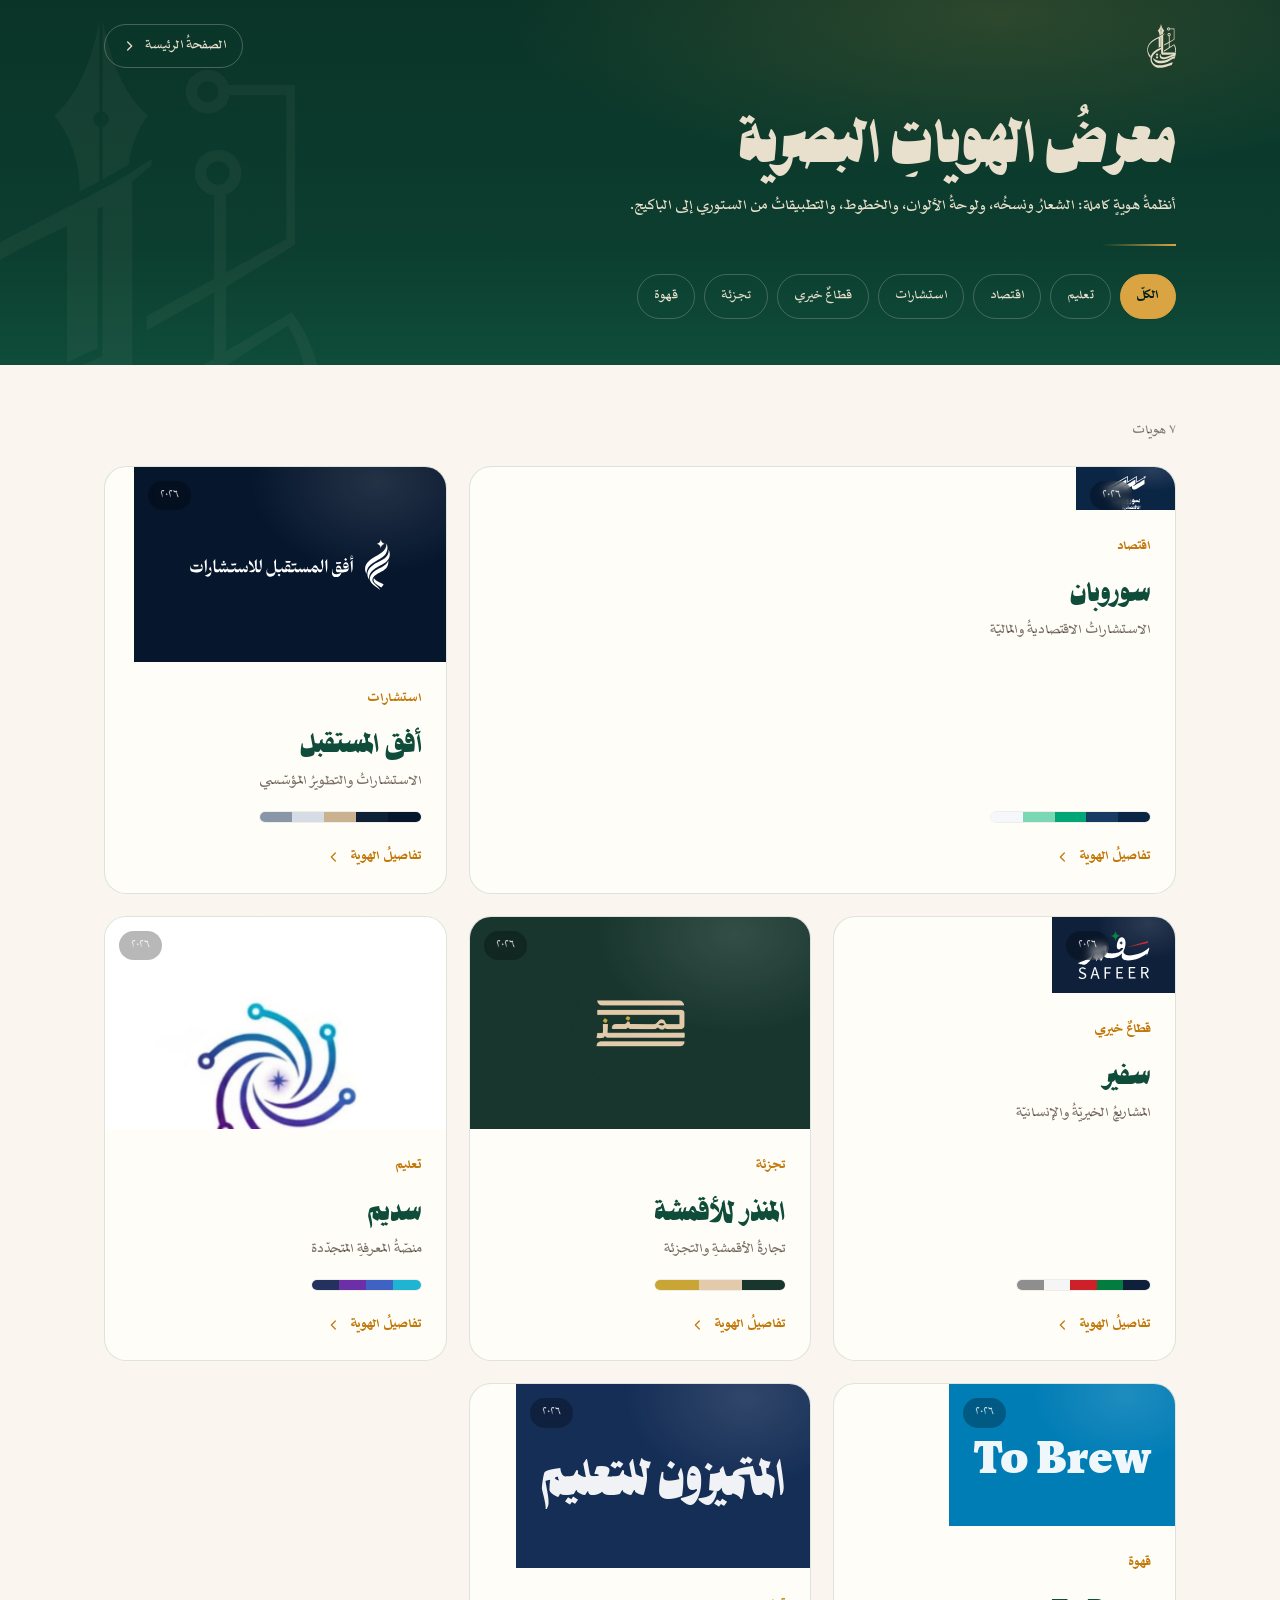
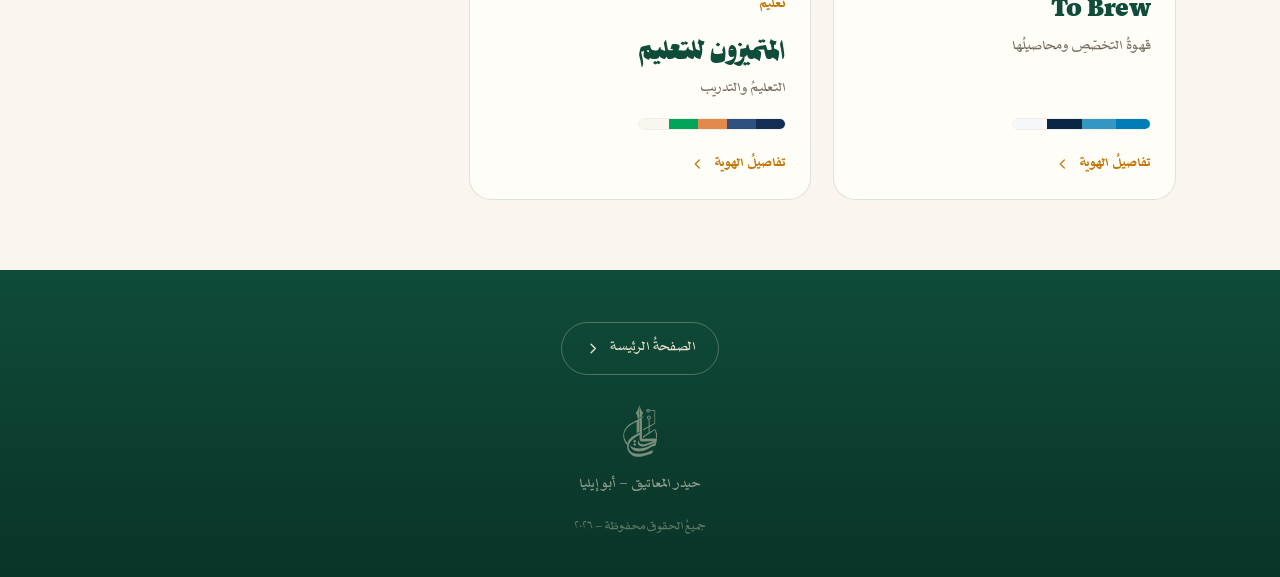
==== index.html @ fcf7a385 "معرضُ الهوياتِ البصرية: سبعُ هويات ببطاقاتٍ ولوحاتِ ألوانٍ ونافذةِ تفاصيل، ولوحةُ تحكّم" ====
<!DOCTYPE html>
<html lang="ar" dir="rtl">
<head>
<meta charset="utf-8">
<meta name="viewport" content="width=device-width, initial-scale=1">
<title>معرضُ الهوياتِ البصرية — حيدر المعاتيق</title>
<meta name="description" content="أعمالُ حيدر المعاتيق في الهويةِ البصرية: شعاراتٌ وأنظمةُ ألوانٍ وخطوطٌ وتطبيقاتُ براندٍ كاملة.">
<meta name="theme-color" content="#0A3428">
<meta property="og:type" content="website">
<meta property="og:title" content="معرضُ الهوياتِ البصرية — حيدر المعاتيق">
<meta property="og:description" content="شعاراتٌ وأنظمةُ هويةٍ كاملةٌ للعلاماتِ والمؤسسات.">
<meta property="og:url" content="https://haydarvsky.github.io/brand/">
<meta property="og:image" content="https://haydarvsky.github.io/img/share.png">
<meta name="twitter:card" content="summary_large_image">
<link rel="icon" href="img/logo-cream.svg">
<link rel="preload" href="fonts/sakkal-400.woff2" as="font" type="font/woff2" crossorigin>
<link rel="preload" href="fonts/poster-900.woff2" as="font" type="font/woff2" crossorigin>
<link rel="stylesheet" href="css/brands.css">
<script>document.documentElement.className+=' js';</script>
</head>
<body>

<div class="progress" aria-hidden="true"><i></i></div>

<header class="head">
  <img class="watermark" src="img/logo-cream.svg" alt="" aria-hidden="true">
  <div class="wrap">
    <div class="bar">
      <img class="mark" src="img/logo-cream.svg" alt="شعار حيدر" data-in style="--d:40ms;--in-y:-10px">
      <a class="home" href="https://haydarvsky.github.io/" data-in style="--d:120ms;--in-y:-10px">
        الصفحةُ الرئيسة
        <svg viewBox="0 0 24 24" aria-hidden="true"><path d="M10 6l6 6-6 6"/></svg>
      </a>
    </div>

    <h1 data-in style="--d:220ms">معرضُ الهوياتِ البصرية</h1>
    <p class="sub" data-in style="--d:320ms">أنظمةُ هويةٍ كاملة: الشعارُ ونسخُه، ولوحةُ الألوان، والخطوط، والتطبيقاتُ من الستوري إلى الباكيج.</p>
    <div class="rule"></div>

    <div class="chips" id="chips" role="group" aria-label="تصفيةٌ بالقطاع" data-in style="--d:420ms"></div>
  </div>
</header>

<main>
  <div class="wrap">
    <div class="count" id="count" aria-live="polite"></div>
    <div class="grid" id="grid"></div>
    <div id="empty" hidden>
      <div class="empty"><b>لا هويةَ في هذا القطاع بعد</b>اختر قطاعاً آخر أو «الكلّ».</div>
    </div>
  </div>
</main>

<footer class="foot">
  <div class="wrap">
    <a class="back" href="https://haydarvsky.github.io/">
      الصفحةُ الرئيسة
      <svg viewBox="0 0 24 24" aria-hidden="true"><path d="M10 6l6 6-6 6"/></svg>
    </a>
    <img class="mark" src="img/logo-cream.svg" alt="شعار حيدر">
    <div class="sig">حيدر المعاتيق — أبو إيليا</div>
    <div class="copy">جميعُ الحقوق محفوظة — ٢٠٢٦</div>
  </div>
</footer>

<!-- نافذةُ التفاصيل -->
<div class="sheet" id="sheet" role="dialog" aria-modal="true" aria-labelledby="sheetTitle">
  <div class="scrim" data-close></div>
  <div class="box" id="sheetBox">
    <button class="close" type="button" data-close aria-label="إغلاق">
      <svg viewBox="0 0 24 24" aria-hidden="true"><path d="M6 6l12 12M18 6L6 18"/></svg>
    </button>
    <div id="sheetInner"></div>
  </div>
</div>

<script src="js/brands.js"></script>
</body>
</html>
---- css/brands.css ----
/* ===== معرضُ الهوياتِ البصرية — حيدر المعاتيق ===== */
:root{
  --green:#0F4C3A;--green-deep:#0A3428;--green-ink:#062219;
  --amber:#C2780A;--gold:#D9A441;--cream:#E8DFCC;--paper:#FAF6EF;
  --ink:#2A1A0F;--card:#FFFDF8;--line:rgba(15,76,58,.14);--maxw:1120px;
  --e-out:cubic-bezier(.22,.61,.36,1);--e-soft:cubic-bezier(.16,.84,.44,1);
  --t-fast:170ms;--t-mid:260ms;--t-slow:620ms;
}
@font-face{font-family:'Sakkal Saad';src:url('../fonts/sakkal-400.woff2') format('woff2');font-weight:400;font-display:swap}
@font-face{font-family:'Sakkal Saad';src:url('../fonts/sakkal-700.woff2') format('woff2');font-weight:700;font-display:swap}
@font-face{font-family:'Sakkal Saad Poster';src:url('../fonts/poster-700.woff2') format('woff2');font-weight:700;font-display:swap}
@font-face{font-family:'Sakkal Saad Poster';src:url('../fonts/poster-900.woff2') format('woff2');font-weight:900;font-display:swap}

*,*::before,*::after{box-sizing:border-box}
[hidden]{display:none !important}
body{
  margin:0;background:var(--paper);color:var(--ink);
  font-family:'Sakkal Saad',system-ui,sans-serif;font-size:19px;line-height:1.9;letter-spacing:0;
  font-synthesis:none;-webkit-font-smoothing:antialiased;overflow-x:hidden;
}
h1,h2,h3,h4{font-family:'Sakkal Saad Poster','Sakkal Saad',serif;margin:0;line-height:1.34;letter-spacing:0}
a{color:inherit;text-decoration:none}
img,svg{display:block;max-width:100%}
button,input{font:inherit;letter-spacing:0}
.wrap{max-width:var(--maxw);margin:0 auto;padding:0 24px}

.progress{position:fixed;top:0;right:0;left:0;height:2px;z-index:60;pointer-events:none}
.progress i{display:block;height:100%;width:100%;background:linear-gradient(to left,var(--gold),var(--amber));transform:scaleX(0);transform-origin:right}

/* ===== الترويسة ===== */
.head{
  position:relative;overflow:hidden;color:var(--cream);
  background:linear-gradient(to bottom,var(--green-deep) 0%,#0C3E2F 68%,var(--green) 100%);
  padding:24px 0 46px;
}
.head::before{content:'';position:absolute;inset:0;background:radial-gradient(62% 70% at 78% 4%,rgba(217,164,65,.17),transparent 62%)}
.head .watermark{position:absolute;left:-8%;top:6%;width:min(38vw,420px);opacity:.045;pointer-events:none}
.head .wrap{position:relative;z-index:2}
.bar{display:flex;align-items:center;justify-content:space-between;gap:16px}
.bar .mark{height:44px;opacity:.95}
.home{
  display:inline-flex;align-items:center;gap:8px;font-size:16.5px;color:var(--cream);opacity:.72;
  border:1px solid rgba(232,223,204,.28);border-radius:100px;padding:5px 16px;
  transition:opacity var(--t-mid) var(--e-out),border-color var(--t-mid) var(--e-out),color var(--t-mid) var(--e-out),background var(--t-mid) var(--e-out);
}
.home svg{width:16px;height:16px;fill:none;stroke:currentColor;stroke-width:2;stroke-linecap:round;stroke-linejoin:round;transition:transform var(--t-mid) var(--e-out)}
.home:hover{opacity:1;border-color:var(--gold);color:var(--gold);background:rgba(217,164,65,.08)}
.home:hover svg{transform:translateX(4px)}
.head h1{margin-top:34px;font-size:clamp(34px,6.6vw,56px);font-weight:900}
.head .sub{margin:12px 0 0;font-size:18.5px;opacity:.76;max-width:660px}
.head .rule{width:74px;height:2px;margin-top:20px;background:linear-gradient(to left,var(--gold),rgba(217,164,65,0));transform-origin:right}
.chips{margin-top:28px;display:flex;flex-wrap:wrap;gap:9px}
.chip{
  cursor:pointer;font-size:16px;padding:6px 16px;min-height:36px;display:inline-flex;align-items:center;
  color:var(--cream);background:transparent;border:1px solid rgba(232,223,204,.24);border-radius:100px;
  transition:background var(--t-mid) var(--e-out),border-color var(--t-mid) var(--e-out),color var(--t-mid) var(--e-out),transform var(--t-fast) var(--e-out);
}
.chip:hover{border-color:var(--gold);color:var(--gold)}
.chip:active{transform:scale(.96)}
.chip[aria-pressed="true"]{background:var(--gold);border-color:var(--gold);color:var(--green-ink);font-weight:700}
.chip:focus-visible{outline:2px solid var(--gold);outline-offset:3px}

/* ===== الشبكة ===== */
main{padding:50px 0 0}
.count{font-size:16.5px;color:rgba(42,26,15,.55);margin-bottom:20px}
.grid{display:grid;grid-template-columns:repeat(auto-fill,minmax(320px,1fr));gap:22px}

.bcard{
  position:relative;cursor:pointer;text-align:right;
  background:var(--card);border:1px solid var(--line);border-radius:22px;overflow:hidden;
  display:flex;flex-direction:column;padding:0;
  transition:transform var(--t-mid) var(--e-out),box-shadow var(--t-mid) var(--e-out),border-color var(--t-mid) var(--e-out);
}
.bcard:hover{transform:translateY(-7px);border-color:rgba(194,120,10,.4);box-shadow:0 24px 50px rgba(15,76,58,.17)}
.bcard:active{transform:translateY(-2px) scale(.994);transition-duration:var(--t-fast)}
.bcard:focus-visible{outline:2px solid var(--amber);outline-offset:3px}
.bcard.big{grid-column:span 2}
@media(max-width:820px){.bcard.big{grid-column:span 1}}

/* لوحُ الشعار */
.tile{
  position:relative;aspect-ratio:16/10;display:grid;place-items:center;overflow:hidden;
  background:var(--bg,#0F4C3A);
}
.bcard.big .tile{aspect-ratio:16/7}
.tile::after{
  content:'';position:absolute;inset:0;pointer-events:none;
  background:radial-gradient(70% 80% at 78% 8%,rgba(255,255,255,.12),transparent 60%);
}
.tile img{
  width:64%;max-height:64%;object-fit:contain;
  transition:transform var(--t-slow) var(--e-soft);
}
.tile img.cover{width:100%;max-height:none;height:100%;object-fit:cover}
.bcard:hover .tile img{transform:scale(1.05)}
.tile .word{
  font-family:'Sakkal Saad Poster','Sakkal Saad',serif;font-weight:900;
  font-size:clamp(30px,5.4vw,46px);color:#fff;opacity:.94;padding:0 24px;text-align:center;
  transition:transform var(--t-slow) var(--e-soft);
}
.bcard:hover .tile .word{transform:scale(1.04)}
.year{
  position:absolute;top:14px;inset-inline-end:14px;
  font-size:14.5px;color:rgba(255,255,255,.8);background:rgba(0,0,0,.28);
  border-radius:100px;padding:1px 12px;backdrop-filter:blur(4px);
}

/* المتن */
.bbody{padding:22px 24px 20px;display:flex;flex-direction:column;gap:8px;flex:1}
.bcard h3{font-size:clamp(24px,3.3vw,28px);color:var(--green)}
.bcard .tag{font-size:16px;color:var(--amber);font-weight:700}
.bcard .tl{margin:0;font-size:17px;color:rgba(42,26,15,.62);line-height:1.75;flex:1}
.sw{display:flex;gap:0;margin-top:6px;border-radius:100px;overflow:hidden;height:12px;border:1px solid rgba(0,0,0,.06)}
.sw i{flex:1;display:block}
.bcard .go{display:flex;align-items:center;gap:8px;font-size:16.5px;font-weight:700;color:var(--amber);margin-top:10px;transition:color var(--t-mid) var(--e-out)}
.bcard .go svg{width:16px;height:16px;fill:none;stroke:currentColor;stroke-width:1.9;stroke-linecap:round;stroke-linejoin:round;transition:transform var(--t-mid) var(--e-out)}
.bcard:hover .go{color:var(--green)}
.bcard:hover .go svg{transform:translateX(-6px)}

.empty{text-align:center;padding:60px 24px;color:rgba(42,26,15,.55);border:1px dashed var(--line);border-radius:20px;background:rgba(255,253,248,.5)}
.empty b{display:block;font-family:'Sakkal Saad Poster','Sakkal Saad',serif;font-size:24px;color:var(--green);margin-bottom:6px}

/* ===== نافذةُ التفاصيل ===== */
.sheet{
  position:fixed;inset:0;z-index:80;display:none;
  align-items:center;justify-content:center;padding:24px;
}
.sheet.open{display:flex}
.sheet .scrim{position:absolute;inset:0;background:rgba(6,34,25,.62);backdrop-filter:blur(6px);animation:fadeIn var(--t-mid) var(--e-out)}
@keyframes fadeIn{from{opacity:0}to{opacity:1}}
.sheet .box{
  position:relative;z-index:2;width:min(920px,100%);max-height:88vh;overflow:auto;
  background:var(--paper);border-radius:26px;border:1px solid rgba(217,164,65,.3);
  box-shadow:0 40px 90px rgba(6,34,25,.45);
  animation:rise 340ms var(--e-soft);
}
@keyframes rise{from{opacity:0;transform:translateY(22px) scale(.985)}to{opacity:1;transform:none}}
.sheet .close{
  position:absolute;top:14px;inset-inline-start:14px;z-index:4;cursor:pointer;
  width:42px;height:42px;border-radius:50%;display:grid;place-items:center;
  background:rgba(0,0,0,.3);color:#fff;border:1px solid rgba(255,255,255,.28);
  transition:background var(--t-mid) var(--e-out),transform var(--t-fast) var(--e-out);
}
.sheet .close svg{width:19px;height:19px;fill:none;stroke:currentColor;stroke-width:2;stroke-linecap:round}
.sheet .close:hover{background:rgba(0,0,0,.5)}
.sheet .close:active{transform:scale(.94)}
.sheet .hero{aspect-ratio:16/6.5;display:grid;place-items:center;background:var(--bg,#0F4C3A);position:relative}
.sheet .hero img{width:46%;max-height:70%;object-fit:contain}
.sheet .hero img.cover{width:100%;height:100%;max-height:none;object-fit:cover}
.sheet .hero .word{font-family:'Sakkal Saad Poster','Sakkal Saad',serif;font-weight:900;font-size:clamp(34px,6vw,58px);color:#fff;opacity:.95}
.sheet .body{padding:28px 30px 32px}
.sheet h2{font-size:clamp(28px,4.4vw,38px);color:var(--green)}
.sheet .tag{font-size:16.5px;color:var(--amber);font-weight:700;margin-bottom:4px}
.sheet .about{margin:14px 0 0;font-size:18.5px;line-height:1.95;color:rgba(42,26,15,.74)}
.sheet h4{margin:26px 0 12px;font-size:19px;color:var(--green);font-family:'Sakkal Saad';font-weight:700}
.pal{display:flex;flex-wrap:wrap;gap:10px}
.pal button{
  cursor:pointer;border:1px solid rgba(0,0,0,.08);border-radius:14px;padding:0;overflow:hidden;
  width:104px;background:#fff;text-align:center;
  transition:transform var(--t-fast) var(--e-out),box-shadow var(--t-mid) var(--e-out);
}
.pal button:hover{transform:translateY(-3px);box-shadow:0 10px 22px rgba(15,76,58,.14)}
.pal button i{display:block;height:56px}
.pal button span{display:block;font-size:14px;padding:5px 2px;color:rgba(42,26,15,.6);direction:ltr}
.pills{display:flex;flex-wrap:wrap;gap:8px}
.pills span{font-size:16px;padding:3px 14px;border-radius:100px;background:rgba(15,76,58,.07);color:rgba(15,76,58,.8)}
.sheet .visit{
  margin-top:26px;display:inline-flex;align-items:center;gap:9px;
  background:var(--gold);color:var(--green-ink);border-radius:100px;padding:11px 26px;font-weight:700;font-size:17.5px;
  transition:background var(--t-mid) var(--e-out),transform var(--t-fast) var(--e-out);
}
.sheet .visit:hover{background:#e6b45a}
.sheet .visit:active{transform:scale(.97)}
.sheet .visit svg{width:18px;height:18px;fill:none;stroke:currentColor;stroke-width:2;stroke-linecap:round;stroke-linejoin:round}
.copied{margin-inline-start:10px;font-size:15.5px;color:var(--green);opacity:0;transition:opacity var(--t-mid)}
.copied.on{opacity:1}

/* ===== التذييل ===== */
.foot{
  margin-top:70px;color:var(--cream);text-align:center;
  background:linear-gradient(to bottom,var(--green) 0%,#0C3E2F 56%,var(--green-deep) 100%);
  padding:52px 0 36px;
}
.foot .wrap{display:flex;flex-direction:column;align-items:center;gap:12px}
.foot .mark{height:52px;opacity:.5}
.foot .sig{font-size:17px;opacity:.6}
.foot .copy{font-size:15px;opacity:.38}
.foot .back{
  margin-bottom:18px;display:inline-flex;align-items:center;gap:9px;
  border:1px solid rgba(232,223,204,.3);border-radius:100px;padding:9px 22px;font-size:17px;
  transition:border-color var(--t-mid) var(--e-out),color var(--t-mid) var(--e-out),background var(--t-mid) var(--e-out);
}
.foot .back svg{width:17px;height:17px;fill:none;stroke:currentColor;stroke-width:2;stroke-linecap:round;stroke-linejoin:round;transition:transform var(--t-mid) var(--e-out)}
.foot .back:hover{border-color:var(--gold);color:var(--gold);background:rgba(217,164,65,.08)}
.foot .back:hover svg{transform:translateX(4px)}

/* الحركة */
.js [data-in]{opacity:0;transform:translateY(var(--in-y,18px));transition:opacity var(--t-slow) var(--e-out) var(--d,0ms),transform var(--t-slow) var(--e-out) var(--d,0ms)}
.js [data-in].in{opacity:1;transform:none}
.js .head .rule{transform:scaleX(0);transition:transform 700ms var(--e-out) 420ms}
.js .head .rule.in{transform:scaleX(1)}
@media (prefers-reduced-motion:reduce){
  .js [data-in]{opacity:1 !important;transform:none !important;transition:none}
  .js .head .rule{transform:scaleX(1)}
  *{transition-duration:1ms !important;animation-duration:1ms !important}
}
@media (max-width:640px){
  body{font-size:18px}
  .head{padding-bottom:36px}
  .head h1{margin-top:26px}
  main{padding-top:38px}
  .grid{grid-template-columns:1fr}
  .sheet{padding:0}
  .sheet .box{max-height:100vh;border-radius:0;height:100%}
  .sheet .body{padding:24px 22px 30px}
}
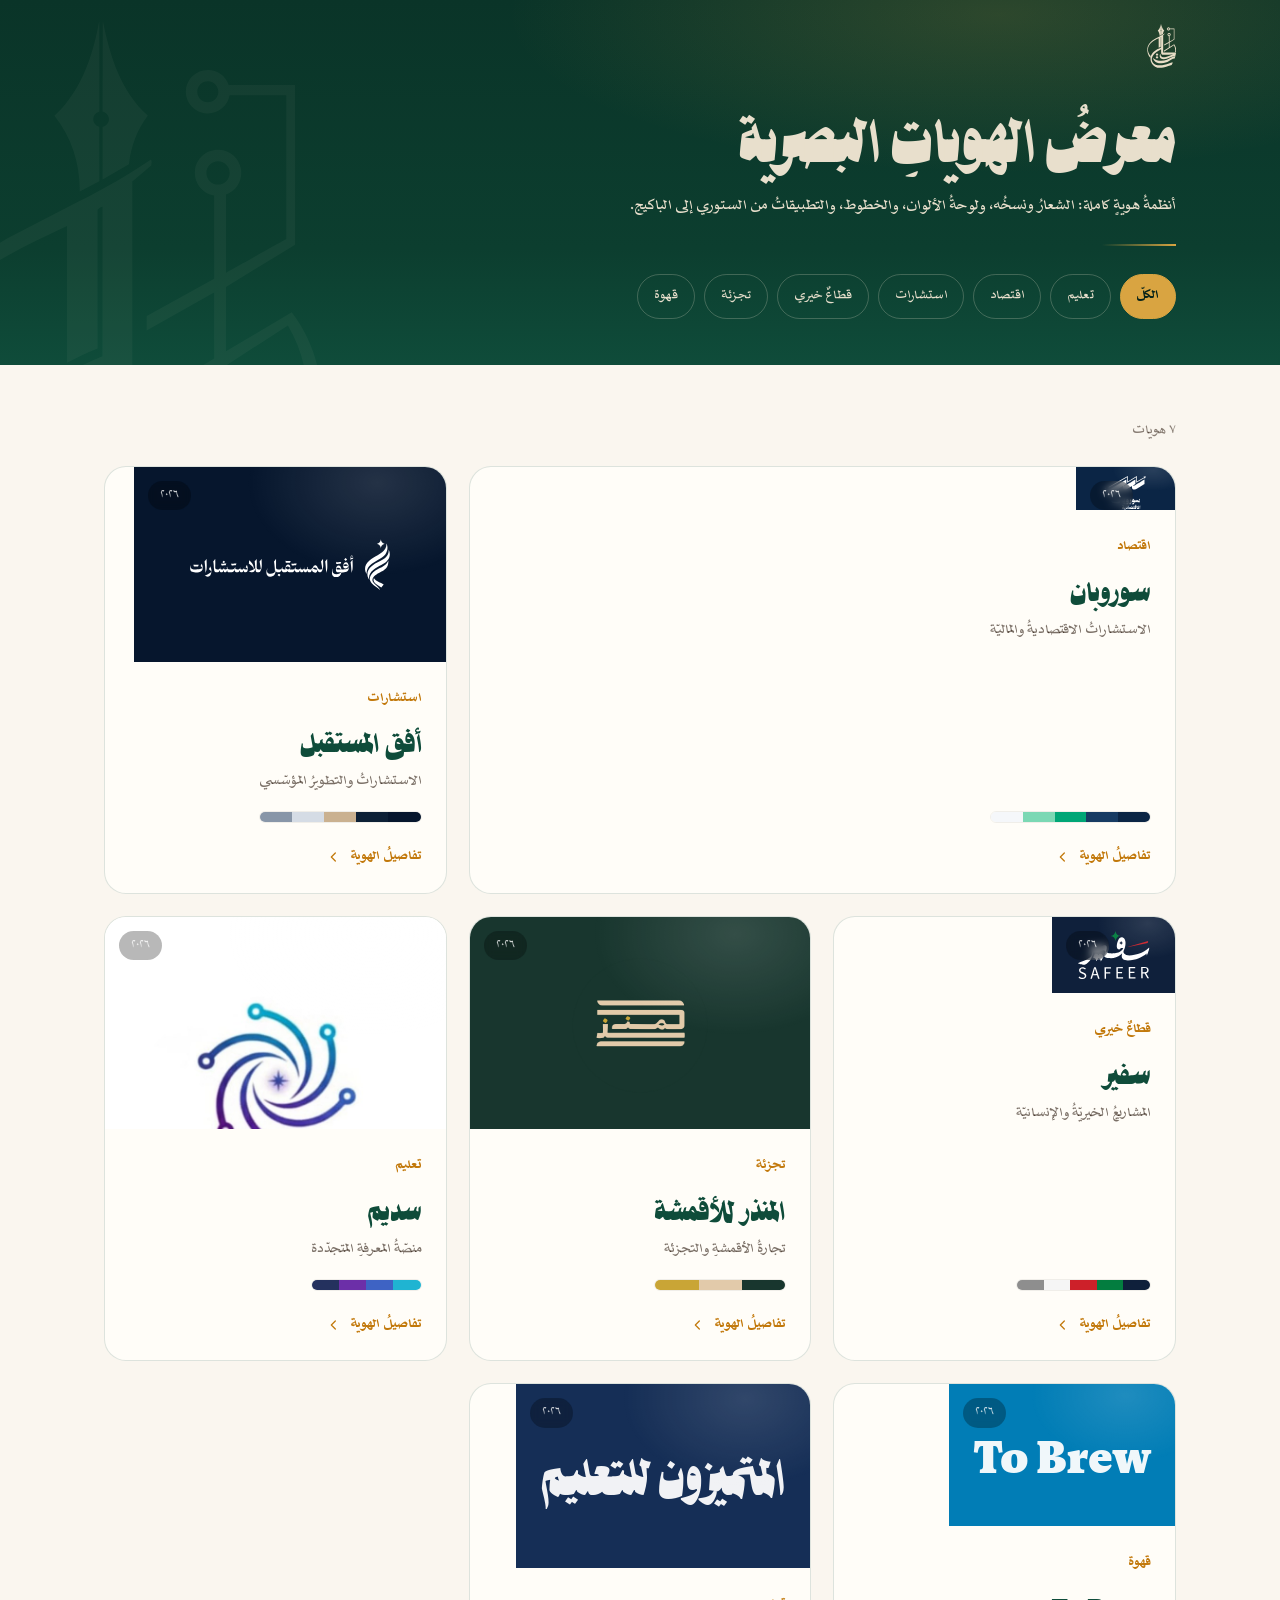
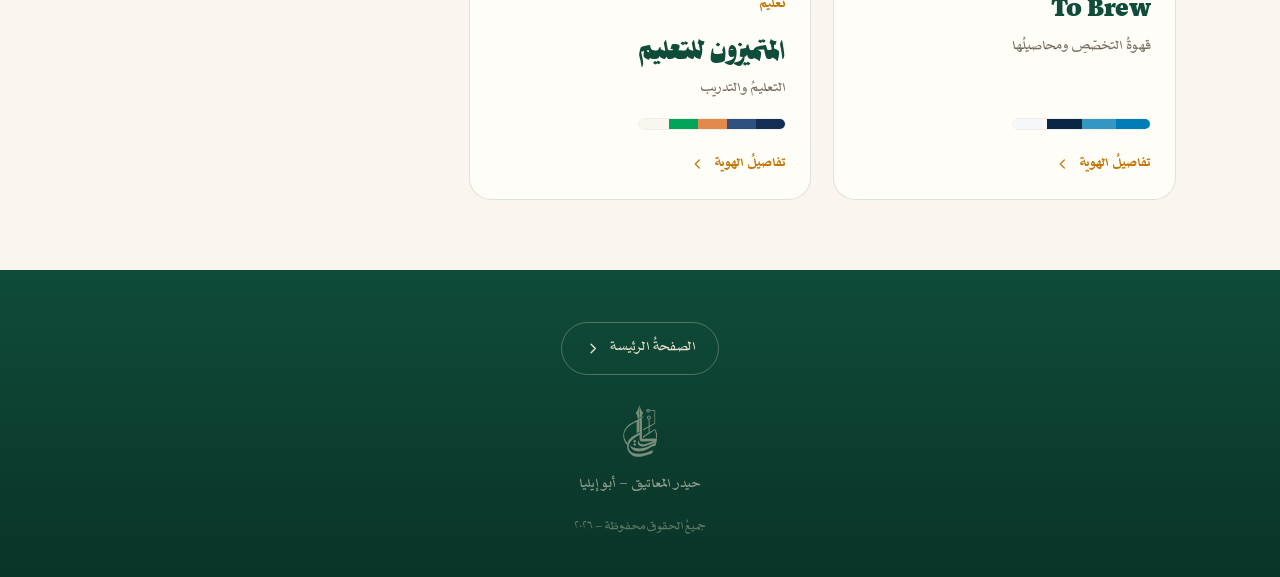
==== commit 3e82d06e: "شريطُ التنقّلِ الموحَّد (الرئيسة › القسم › الصفحة + رجوع + الأقسام) ورمزُ دخولٍ واحدٌ للوحاتِ التحكّ" ====
--- a/index.html
+++ b/index.html
@@ -17,6 +17,8 @@
 <link rel="preload" href="fonts/poster-900.woff2" as="font" type="font/woff2" crossorigin>
 <link rel="stylesheet" href="css/brands.css">
 <script>document.documentElement.className+=' js';</script>
+
+<script src="https://haydarvsky.github.io/nav/nav.js" defer></script>
 </head>
 <body>
 
@@ -27,10 +29,6 @@
   <div class="wrap">
     <div class="bar">
       <img class="mark" src="img/logo-cream.svg" alt="شعار حيدر" data-in style="--d:40ms;--in-y:-10px">
-      <a class="home" href="https://haydarvsky.github.io/" data-in style="--d:120ms;--in-y:-10px">
-        الصفحةُ الرئيسة
-        <svg viewBox="0 0 24 24" aria-hidden="true"><path d="M10 6l6 6-6 6"/></svg>
-      </a>
     </div>
 
     <h1 data-in style="--d:220ms">معرضُ الهوياتِ البصرية</h1>
